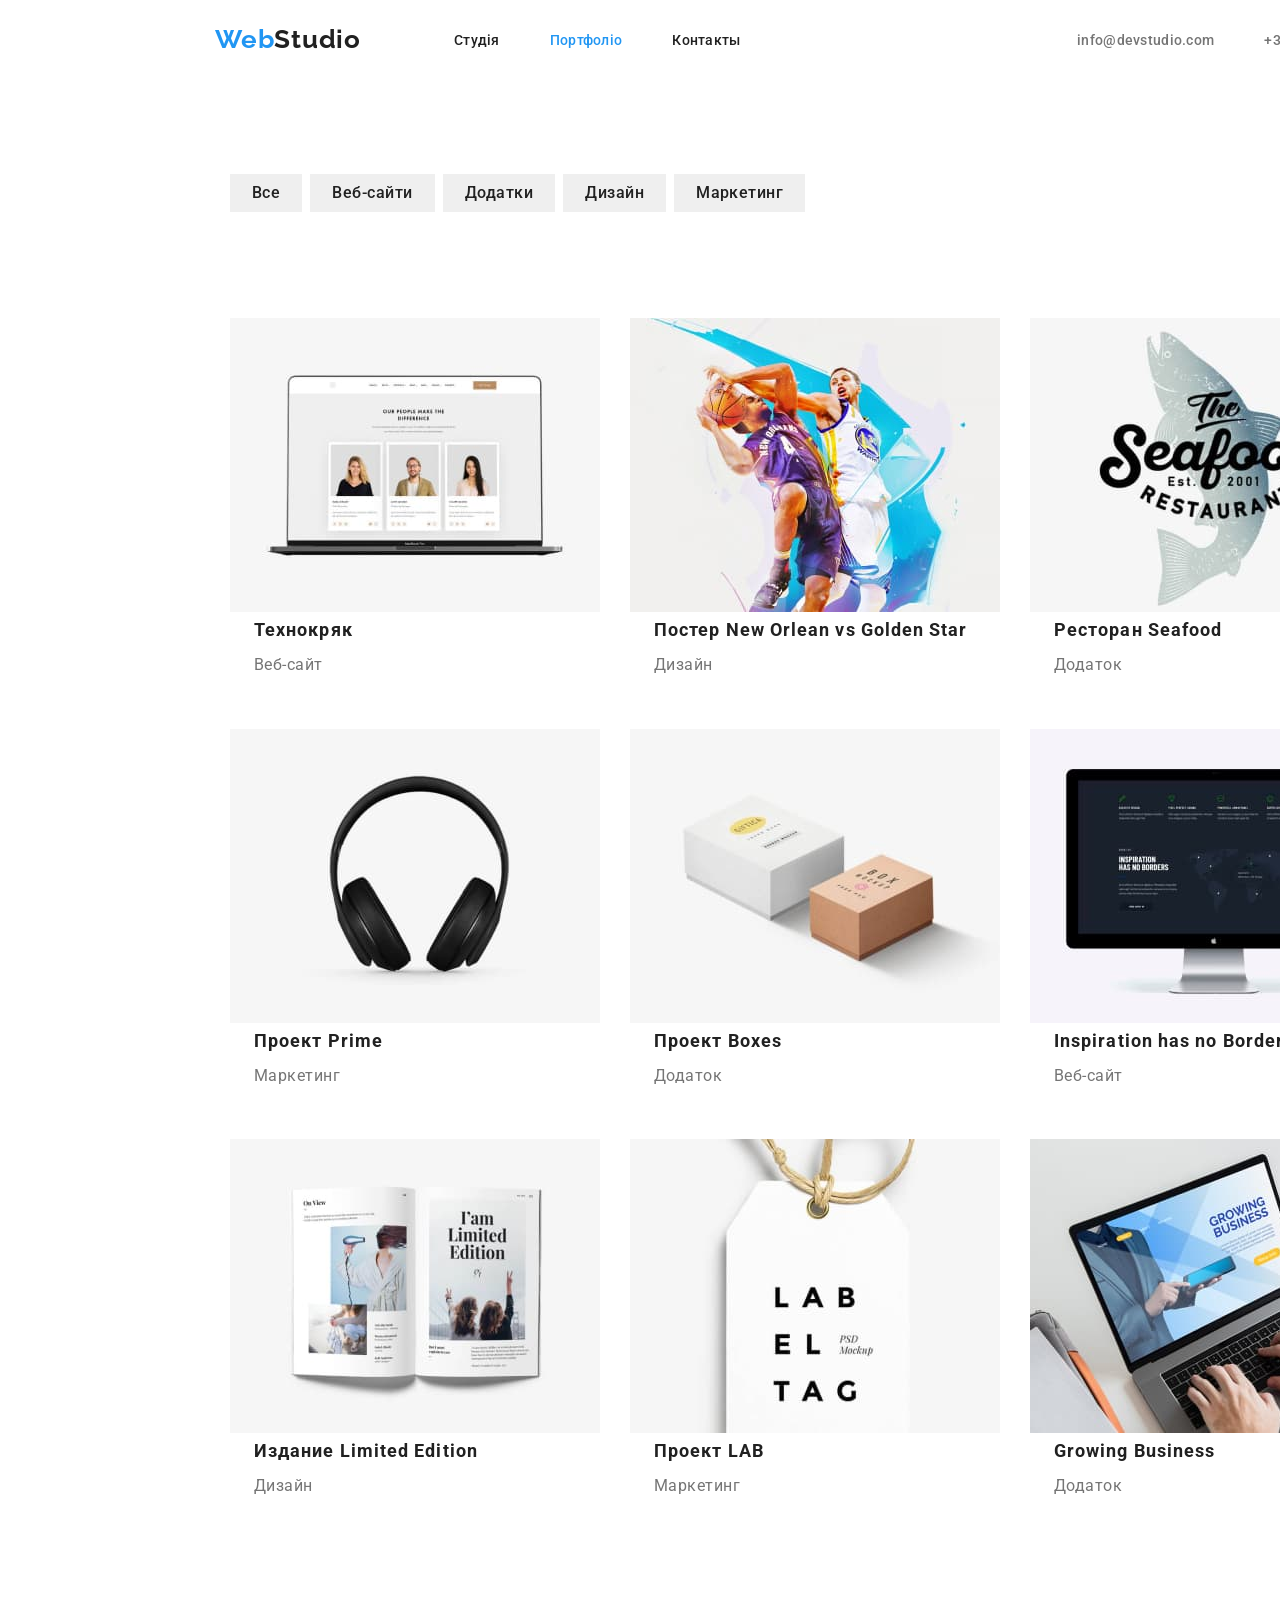
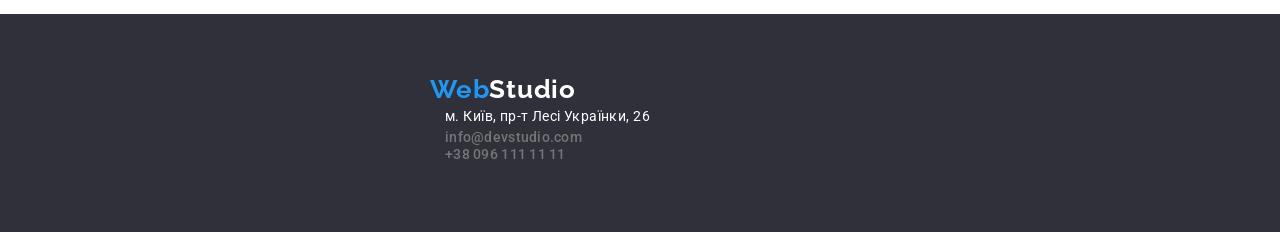
==== portfolio.html @ 36168dbd "Initial commit" ====
<!DOCTYPE html>
<html lang="uk">
<head>
    <meta charset="UTF-8" />
    <meta http-equiv="X-UA-Compatible" content="IE=edge" />
    <meta name="viewport" content="width=device-width, initial-scale=1.0" />
    <title>Портфоліо</title>
    <link rel="stylesheet" href="https://cdn.jsdelivr.net/npm/modern-normalize@1.1.0/modern-normalize.min.css">
    <link rel="preconnect" href="https://fonts.googleapis.com" />
    <link rel="preconnect" href="https://fonts.gstatic.com" crossorigin />
    <link href="https://fonts.googleapis.com/css2?family=Raleway:wght@700&family=Roboto:wght@400;500;700;900&display=swap" rel="stylesheet" />
    <link rel="stylesheet" href="./css/styles.css" />
</head>
<body>
    <!-- HEADER-->
    <header class="page-header container">
        <nav class="page-nav">
            <a class="logo logo-link link" href="index.html" lang="en">Web<span class="logo-heater">Studio</span></a>
            <ul class="menu list">
                <li class="menu-item"><a class="menu-link" href="index.html">Студія</a></li>
                <li class="menu-item"><a class="menu-link current" href="portfolio.html">Портфоліо</a></li>
                <li class="menu-item"><a class="menu-link" href="contact.html">Контакты</a></li>
            </ul>
        </nav>
    
        <ul class="list contact">
            <li><a class="contact-list link contact-mail" href="mailto:info@devstudio.com">info@devstudio.com</a></li>
            <li><a class="contact-list link" href="tel:+380961111111">+38 096 111 11 11</a></li>
        </ul>
    </header>
    <!--MAIN-->
    <main class="">
        <section class="menu-main container">
            <h1 class="about-titel"></h1>
            <ul class="list button-menu container">
                <li><button class="menu-btn" type="button">Все</button></li>
                <li><button class="menu-btn" type="button">Веб-сайти</button></li>
                <li><button class="menu-btn" type="button">Додатки</button></li>
                <li><button class="menu-btn" type="button">Дизайн</button></li>
                <li><button class="menu-btn" type="button">Маркетинг</button></li>
            </ul>
            
            <ul class="menu-portfolio list link container">
                <li>
                    <a href="" class="list link">
                        <img class="portfolio-img" src="./images/portfolio/texnokryak.jpg" alt="зображення веб-сайту" width="370px" height="294px"/>
                        <div class="portfolio-subscription">
                            <h2 class="portfolio-title list">Технокряк</h2>
                            <p class="portfolio-paragraph">Веб-сайт</p>
                        </div>
                        
                    </a>
                </li>
                <li>
                    <a href="" class="list link">
                        <img class="portfolio-img" src="./images/portfolio/poster.jpg" alt="зображення дві людини грають у баскетбол" width="370px" height="294px"/>
                        <div class="portfolio-subscription">
                            <h2 class="portfolio-title">Постер New Orlean vs Golden Star</h2>
                            <p class="portfolio-paragraph">Дизайн</p>
                        </div>
                        
                    </a>
                </li>
                <li>
                    <a href="" class="list link">
                        <img class="portfolio-img" src="./images/portfolio/seafood.jpg" alt="зображення логотипу ресторану" width="370px" height="294px"/>
                        <div class="portfolio-subscription">
                            <h2 class="portfolio-title">Ресторан Seafood</h2>
                            <p class="portfolio-paragraph">Додаток</p>
                        </div>                        
                    </a>
                </li>
                <li>
                    <a href="" class="list link">
                        <img class="portfolio-img" src="./images/portfolio/prime.jpg" alt="зображення навушників" width="370px" height="294px"/>
                        <div class="portfolio-subscription">
                            <h2 class="portfolio-title">Проект Prime</h2>
                            <p class="portfolio-paragraph">Маркетинг</p>
                        </div>
                        
                    </a>
                </li>
                <li>
                    <a href="" class="list link">
                        <img class="portfolio-img" src="./images/portfolio/boxes.jpg" alt="зображення двох коробок" width="370px" height="294px"/>
                        <div class="portfolio-subscription">
                            <h2 class="portfolio-title">Проект Boxes</h2>
                            <p class="portfolio-paragraph">Додаток</p>
                        </div>
                        
                    </a>
                </li>
                <li>
                    <a href="" class="list link">
                        <img class="portfolio-img" src="./images/portfolio/no-borders.jpg" alt="зображення веб-сайту на моніторі" width="370px" height="294px"/>
                        <div class="portfolio-subscription">
                            <h2 class="portfolio-title" lang="en">Inspiration has no Borders</h2>
                            <p class="portfolio-paragraph">Веб-сайт</p>
                        </div>
                        
                    </a>
                </li>
                <li>
                    <a href="" class="list link">
                        <img class="portfolio-img" src="./images/portfolio/limited-edition.jpg" alt="изображение журнала" width="370px" height="294px"/>
                        <div class="portfolio-subscription">
                            <h2 class="portfolio-title">Издание Limited Edition</h2>
                            <p class="portfolio-paragraph">Дизайн</p>
                        </div>
                    </a>
                </li>
                <li>
                    <a href="" class="list link">
                        <img class="portfolio-img" src="./images/portfolio/lab.jpg" alt="зображення журналу" width="370px" height="294px"/>
                        <div class="portfolio-subscription">
                            <h2 class="portfolio-title">Проект LAB</h2>
                            <p class="portfolio-paragraph">Маркетинг</p>
                        </div>
                        
                    </a>
                </li>
                <li>
                    <a href="" class="list link">
                        <img class="portfolio-img" src="./images/portfolio/growing-business.jpg" alt="зображення людина друкує на ноутбуці" width="370px" height="294px"/>
                        <div class="portfolio-subscription">
                            <h2 class="portfolio-title" lang="en">Growing Business</h2>
                            <p class="portfolio-paragraph">Додаток</p>
                        </div>
                        
                    </a>
                </li>
            </ul>
        </section>
    </main>
    <!--FOOTER-->
    <footer class="footer-text">
        <div class="footer-container container">
            <a class="logo-link logo-footer-link link" href="index.html" lang="en">Web<span class="logo-footer">Studio</span></a>
            <address class="container">
                <ul class="list adress-link">
                    <li><a class="contact-adress list link" href="https://goo.gl/maps/ARjSeqXz5D1srHnS8" target="_blank"
                            rel="noopener noreferrer">м. Київ, пр-т Лесі Українки, 26</a></li>
                    <li><a class="contact-list list link" href="mailto:info@devstudio.com">info@devstudio.com</a></li>
                    <li><a class="contact-list list link" href="tel:+380961111111">+38 096 111 11 11</a></li>
                </ul>
            </address>
        </div>
    </footer>
</body>
</html>
---- css/styles.css ----
:root {
    --primary-font: 'Roboto',sans-serif;
    --secondary-font: 'Raleway', sans-serif;
    --primary-text-color: #212121;
    --secondary-text-color: #757575;
    --ternary-text-color: #FFFFFF;
    --quaternary-text-color: #2196F3;
    --primary-background: #FFFFFF;
    --secondary-background: #2F303A;
    --ternary-bacground: #2196F3;
    --quaternary-bacground: #000000;
    --quinary-bacground: #F5F4FA;
    --primary-color: #EEEEEE;
}

h1,
h2,
h3,
p {
    margin-top: 0;
    margin-bottom: 0;
}

ul,
ol {
    margin-top: 0;
    margin-bottom: 0;
    margin-left: 0;
}

img {
    display: block;
}

button {
    cursor: pointer;
}

.list {
    list-style: none;
}

.link {
    text-decoration: none;
}

.section {
    padding-top: 94px;
    padding-bottom: 94px;
}

.container {
    width: 1200px;
    margin-left: auto;
    margin-right: auto;
    padding-left: 15px;
    padding-right: 15px;
}
/* ============ INDEX.HTML==============*/

/* BODY */
body {
    width: 1600px;
    margin-left: 0;
    margin-right: 0;
    font-family: var(--primary-font);
    font-size: 14px;
    letter-spacing: 0.03em;
    background: var(--primary-background);
}

/* ================= HEADER ================= */
.page-header {
    display: flex;
    align-items: center;
    height: 80px;
    
}

.page-nav {
    display: flex;
    align-items: center;
    }

.logo {
    margin-right: 93px;
    padding-top: 24px;
    padding-bottom: 25px;
}

.logo-link {
    font-family: var(--secondary-font);
    font-weight: 700;
    font-size: 26px;
    line-height: 1.19;
    letter-spacing: 0.03em;
    color: var(--quaternary-text-color);
}

.logo-heater{
    color: var(--primary-text-color);
}

.menu {
    display: flex;
    align-items: center;
    margin-right: 50px;
    padding-top: 32px;
    padding-bottom: 32px;
    padding-left: 0;
}

.menu-link {
    font-weight: 500;
    font-size: 14px;
    line-height: 1.14;
    letter-spacing: 0.02em;
    color: var(--primary-text-color);
    list-style: none;
    text-decoration: none;
}

.menu-item {
    padding-top: 32px;
    padding-bottom: 32px;
}

.menu-item:not(:last-child) {
    margin-right: 50px;
}

.menu-link:hover, 
.menu-link:focus {
    color: var(--quaternary-text-color);
}

.menu-link.current {
    color: var(--quaternary-text-color);
}

.contact {
    display: flex;
    align-items: center;
    margin-left: auto;
    padding-top: 32px;
    padding-bottom: 32px;
}

.contact-list {
    font-style: normal;
    font-weight: 500;
    font-size: 14px;
    line-height: 1.14;
    letter-spacing: 0.02em;
    color: var(--secondary-text-color);
}

.contact-list:hover,
.contact-list:focus {
    color: var(--quaternary-text-color);
}

.contact-mail {
    margin-right: 50px;
}
/* ================= /HEADER  ================= */

/* =================  MAIN  ================= */

/*  ================= HERO  ================= */
.hero-container {
    background: var(--secondary-background);

}

.hero-title {
    padding-top: 200px;
    padding-left: auto;
    padding-right: auto;
    font-weight: 900;
    font-size: 44px;
    line-height: 1.5;
    letter-spacing: 0.06em;
    text-transform: uppercase;
    text-align: center;
    color: var(--ternary-text-color);
    
}

.modal-btn-container {
    padding-top: 30px;
    padding-bottom: 200px;
    padding-left: auto;
    padding-right: auto;

}

.modal-btn {
    padding-top: 10px;
    padding-bottom: 10px;
    padding-left: 32px;
    padding-right: 32px;
    font-weight: 700;
    font-size: 16px;
    line-height: 1.87;
    display: flex;
    align-items: center;
    text-align: center;
    letter-spacing: 0.06em;
    color: var(--ternary-text-color);
    background: var(--ternary-bacground);
    border-style: none;
}

/*  ================= /HERO  ================= */

/*  ================= ABOUT  ================= */
.about-title {
    display: none;
}

.about-list {
    display: flex;
    align-items: center;
    margin-right: 30px;
    
}

.about-title-item {
    font-weight: 700;
    font-size: 14px;
    line-height: 1.14;
    letter-spacing: 0.03em;
    text-transform: uppercase;
    color: var(--primary-text-color);
    padding-bottom: 10px;
}

.about-paragraph {
    font-size: 14px;
    line-height: 1.71;
    letter-spacing: 0.03em;
    color: var(--secondary-text-color);
}
/*  ================= /ABOUT  =================*/

/*  ================= WORK  =================*/
.work-container {
    padding-top: 118px;
    padding-bottom: 94px;
    padding-left: auto;
    padding-right: auto;

}

.work-team-title {
    font-weight: 700;
    font-size: 36px;
    line-height: 1.16;
    text-align: center;
    letter-spacing: 0.03em;
    color: var(--primary-text-color);
    margin-bottom: 50px;
}

.work-img-container {
    display: flex;
    align-items: center;
    gap: 30px;
}

.work-img {
    
}

/*  ================= /WORK  =================*/

/* ================= TEAM  ================= */
.team-section {
    background: var(-quinary-bacground);
}

.menu-team {
    display: flex;
    align-items: center;
    flex-wrap: wrap;
    gap: 30px;
    padding-left: 15px;
    padding-right: 15px;
}

.team-cards {
    flex-basis: calc((100% - 90px)/4);
}

.team-subscription {
    padding-top: 30px;
    padding-bottom: 30px;
}

.team-title {
    font-weight: 500;
    font-size: 16px;
    line-height: 1.18;
    text-align: center;
    letter-spacing: 0.03em;
    color: var(--primary-text-color);
    margin-bottom: 10px;
}

.team-paragraph{
    font-size: 16px;
    line-height: 1.18;
    text-align: center;
    letter-spacing: 0.03em;
    color: var(--secondary-text-color);
}
/* ================= /TEAM  ================= */
/*  ================= /MAIN  ================= */
/* /BODY */

/*  ================= FOOTER  ================= */
.footer-text {
    list-style: none;
    text-decoration: none;
    background: var(--secondary-background);
}

.footer-container {
    padding-top: 60px;
    padding-bottom: 60px;
    padding-left: 15px;
}

.logo-footer-link {
    padding-top: 60px;
    padding-left: 215px;
    padding-bottom: 20px;

} 

.logo-footer {
    color: var(--ternary-text-color);
}

.adress-link {
    padding-left: 215px;
    padding-bottom: 9px;
}
.contact-adress {
    font-style: normal;
    font-size: 14px;
    line-height: 1.71;
    letter-spacing: 0.03em;
    color: var(--ternary-text-color);
}

.contact-adress:hover,
.contact-adress:focus {
    color: var(--quaternary-text-color);
}
/*  ================= /FOOTER  =================*/
/* ============ /INDEX.html ============ */

/* ============ PORTFOLIO.html ============ */
.button-menu {
    display: flex;
    align-items: center;
    margin-top: 94px;
    margin-bottom: 50px;
    margin-left: auto;
    margin-right: auto;
}

.menu-btn {
    padding-top: 6px;
    padding-bottom: 6px;
    padding-left: 22px;
    padding-right: 22px;
    font-weight: 500;
    font-size: 16px;
    line-height: 1.62;
    text-align: center;
    letter-spacing: 0.03em;
    color: var(--primary-text-color);
    border-style: none;
    margin-right: 8px;
}

.menu-btn:hover,
.menu-btn:focus {
    color: var(--ternary-text-color);
    background: var(--quaternary-text-color);
}

.menu-portfolio {
    display: flex;
    align-items: center;
    flex-wrap: wrap;
    gap: 30px;
    padding-top: 56px;
    padding-bottom: 94px;
}

.portfolio-subscription {
    border: 1px solid #EEEEEE:
    border-top: none
    padding-top: 20px;
    padding-bottom: 20px;
    padding-left: 24px;
}

.portfolio-title {
    font-weight: 700;
    font-size: 18px;
    line-height: 2;
    letter-spacing: 0.06em;
    color: var(--primary-text-color);
    text-decoration: none;
    margin-bottom: 4px;
}

.portfolio-paragraph {
    font-size: 16px;
    line-height: 1.67;
    letter-spacing: 0.03em;
    color: var(--secondary-text-color);
    text-decoration: none;
}

/* ============ /PORTFOLIO.html ============ */
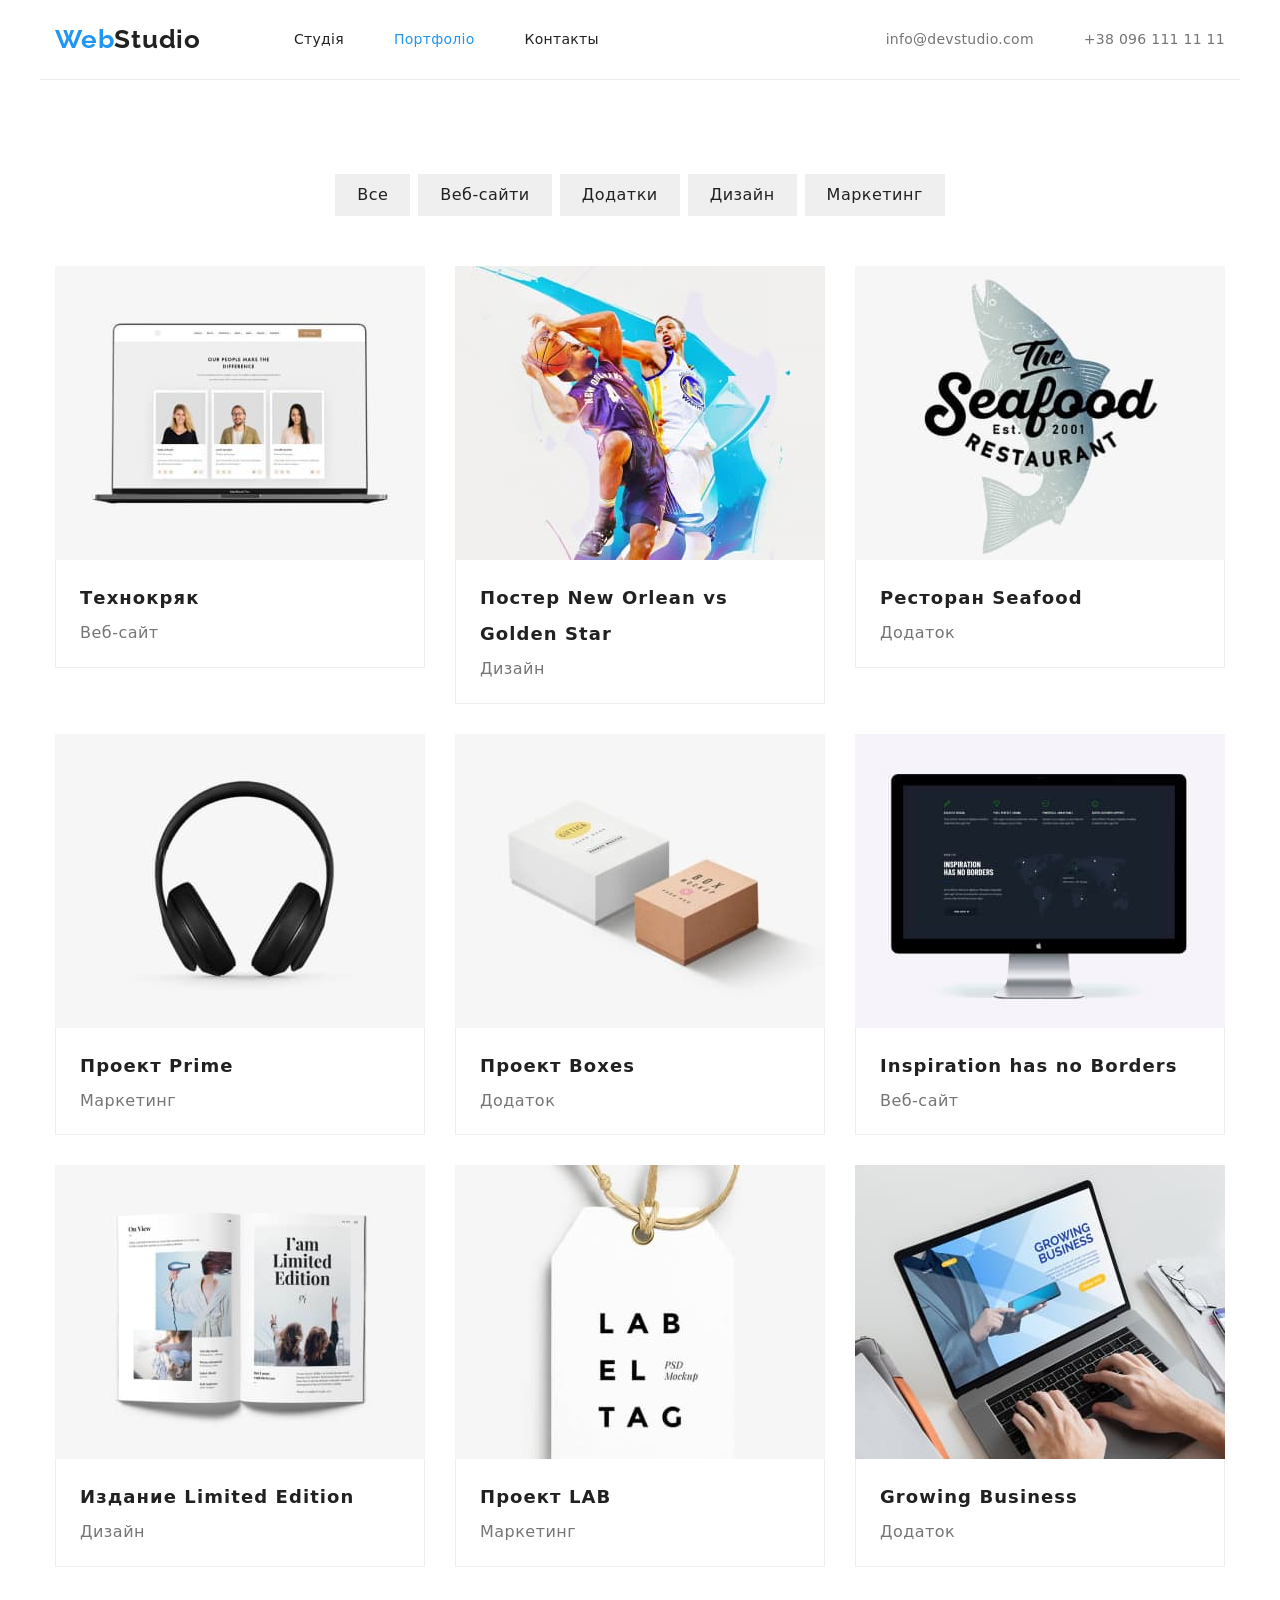
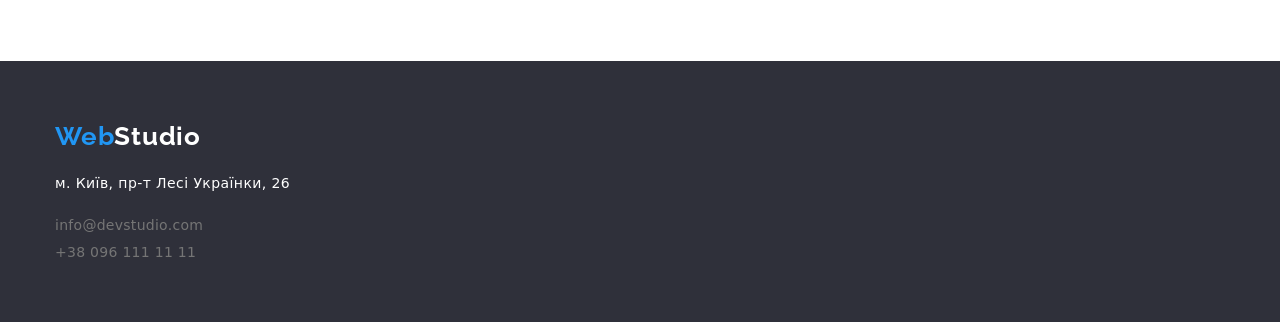
==== commit 48eb0e00: "Fixed bugs" ====
--- a/portfolio.html
+++ b/portfolio.html
@@ -30,117 +30,130 @@
     </header>
     <!--MAIN-->
     <main class="">
-        <section class="menu-main container">
-            <h1 class="about-titel"></h1>
-            <ul class="list button-menu container">
-                <li><button class="menu-btn" type="button">Все</button></li>
-                <li><button class="menu-btn" type="button">Веб-сайти</button></li>
-                <li><button class="menu-btn" type="button">Додатки</button></li>
-                <li><button class="menu-btn" type="button">Дизайн</button></li>
-                <li><button class="menu-btn" type="button">Маркетинг</button></li>
-            </ul>
+        <section class="section">
+            <div class="container">
+                <h1 class="visually-hidden"></h1>
+                <ul class="button-menu">
+                    <li class="button-menu-item"><button class="menu-btn" type="button">Все</button></li>
+                    <li class="button-menu-item"><button class="menu-btn" type="button">Веб-сайти</button></li>
+                    <li class="button-menu-item"><button class="menu-btn" type="button">Додатки</button></li>
+                    <li class="button-menu-item"><button class="menu-btn" type="button">Дизайн</button></li>
+                    <li><button class="menu-btn" type="button">Маркетинг</button></li>
+                </ul>
+            </div>
             
-            <ul class="menu-portfolio list link container">
-                <li>
-                    <a href="" class="list link">
-                        <img class="portfolio-img" src="./images/portfolio/texnokryak.jpg" alt="зображення веб-сайту" width="370px" height="294px"/>
-                        <div class="portfolio-subscription">
-                            <h2 class="portfolio-title list">Технокряк</h2>
-                            <p class="portfolio-paragraph">Веб-сайт</p>
-                        </div>
-                        
-                    </a>
-                </li>
-                <li>
-                    <a href="" class="list link">
-                        <img class="portfolio-img" src="./images/portfolio/poster.jpg" alt="зображення дві людини грають у баскетбол" width="370px" height="294px"/>
-                        <div class="portfolio-subscription">
-                            <h2 class="portfolio-title">Постер New Orlean vs Golden Star</h2>
-                            <p class="portfolio-paragraph">Дизайн</p>
-                        </div>
-                        
-                    </a>
-                </li>
-                <li>
-                    <a href="" class="list link">
-                        <img class="portfolio-img" src="./images/portfolio/seafood.jpg" alt="зображення логотипу ресторану" width="370px" height="294px"/>
-                        <div class="portfolio-subscription">
-                            <h2 class="portfolio-title">Ресторан Seafood</h2>
-                            <p class="portfolio-paragraph">Додаток</p>
-                        </div>                        
-                    </a>
-                </li>
-                <li>
-                    <a href="" class="list link">
-                        <img class="portfolio-img" src="./images/portfolio/prime.jpg" alt="зображення навушників" width="370px" height="294px"/>
-                        <div class="portfolio-subscription">
-                            <h2 class="portfolio-title">Проект Prime</h2>
-                            <p class="portfolio-paragraph">Маркетинг</p>
-                        </div>
-                        
-                    </a>
-                </li>
-                <li>
-                    <a href="" class="list link">
-                        <img class="portfolio-img" src="./images/portfolio/boxes.jpg" alt="зображення двох коробок" width="370px" height="294px"/>
-                        <div class="portfolio-subscription">
-                            <h2 class="portfolio-title">Проект Boxes</h2>
-                            <p class="portfolio-paragraph">Додаток</p>
-                        </div>
-                        
-                    </a>
-                </li>
-                <li>
-                    <a href="" class="list link">
-                        <img class="portfolio-img" src="./images/portfolio/no-borders.jpg" alt="зображення веб-сайту на моніторі" width="370px" height="294px"/>
-                        <div class="portfolio-subscription">
-                            <h2 class="portfolio-title" lang="en">Inspiration has no Borders</h2>
-                            <p class="portfolio-paragraph">Веб-сайт</p>
-                        </div>
-                        
-                    </a>
-                </li>
-                <li>
-                    <a href="" class="list link">
-                        <img class="portfolio-img" src="./images/portfolio/limited-edition.jpg" alt="изображение журнала" width="370px" height="294px"/>
-                        <div class="portfolio-subscription">
-                            <h2 class="portfolio-title">Издание Limited Edition</h2>
-                            <p class="portfolio-paragraph">Дизайн</p>
-                        </div>
-                    </a>
-                </li>
-                <li>
-                    <a href="" class="list link">
-                        <img class="portfolio-img" src="./images/portfolio/lab.jpg" alt="зображення журналу" width="370px" height="294px"/>
-                        <div class="portfolio-subscription">
-                            <h2 class="portfolio-title">Проект LAB</h2>
-                            <p class="portfolio-paragraph">Маркетинг</p>
-                        </div>
-                        
-                    </a>
-                </li>
-                <li>
-                    <a href="" class="list link">
-                        <img class="portfolio-img" src="./images/portfolio/growing-business.jpg" alt="зображення людина друкує на ноутбуці" width="370px" height="294px"/>
-                        <div class="portfolio-subscription">
-                            <h2 class="portfolio-title" lang="en">Growing Business</h2>
-                            <p class="portfolio-paragraph">Додаток</p>
-                        </div>
-                        
-                    </a>
-                </li>
-            </ul>
+            <div class="container">
+                <ul class="menu-portfolio">
+                    <li class="portfolio-cards">
+                        <a href="" class="list link">
+                            <img class="portfolio-img" src="./images/portfolio/texnokryak.jpg" alt="зображення веб-сайту" width="370px"
+                                height="294px" />
+                            <div class="portfolio-subscription">
+                                <h2 class="portfolio-title list">Технокряк</h2>
+                                <p class="portfolio-paragraph">Веб-сайт</p>
+                            </div>
+                
+                        </a>
+                    </li>
+                    <li class="portfolio-cards">
+                        <a href="" class="list link">
+                            <img class="portfolio-img" src="./images/portfolio/poster.jpg"
+                                alt="зображення дві людини грають у баскетбол" width="370px" height="294px" />
+                            <div class="portfolio-subscription">
+                                <h2 class="portfolio-title">Постер New Orlean vs Golden Star</h2>
+                                <p class="portfolio-paragraph">Дизайн</p>
+                            </div>
+                
+                        </a>
+                    </li>
+                    <li class="portfolio-cards">
+                        <a href="" class="list link">
+                            <img class="portfolio-img" src="./images/portfolio/seafood.jpg" alt="зображення логотипу ресторану"
+                                width="370px" height="294px" />
+                            <div class="portfolio-subscription">
+                                <h2 class="portfolio-title">Ресторан Seafood</h2>
+                                <p class="portfolio-paragraph">Додаток</p>
+                            </div>
+                        </a>
+                    </li>
+                    <li class="portfolio-cards">
+                        <a href="" class="list link">
+                            <img class="portfolio-img" src="./images/portfolio/prime.jpg" alt="зображення навушників" width="370px"
+                                height="294px" />
+                            <div class="portfolio-subscription">
+                                <h2 class="portfolio-title">Проект Prime</h2>
+                                <p class="portfolio-paragraph">Маркетинг</p>
+                            </div>
+                
+                        </a>
+                    </li>
+                    <li class="portfolio-cards">
+                        <a href="" class="list link">
+                            <img class="portfolio-img" src="./images/portfolio/boxes.jpg" alt="зображення двох коробок" width="370px"
+                                height="294px" />
+                            <div class="portfolio-subscription">
+                                <h2 class="portfolio-title">Проект Boxes</h2>
+                                <p class="portfolio-paragraph">Додаток</p>
+                            </div>
+                
+                        </a>
+                    </li>
+                    <li class="portfolio-cards">
+                        <a href="" class="list link">
+                            <img class="portfolio-img" src="./images/portfolio/no-borders.jpg" alt="зображення веб-сайту на моніторі"
+                                width="370px" height="294px" />
+                            <div class="portfolio-subscription">
+                                <h2 class="portfolio-title" lang="en">Inspiration has no Borders</h2>
+                                <p class="portfolio-paragraph">Веб-сайт</p>
+                            </div>
+                
+                        </a>
+                    </li>
+                    <li class="portfolio-cards">
+                        <a href="" class="list link">
+                            <img class="portfolio-img" src="./images/portfolio/limited-edition.jpg" alt="изображение журнала"
+                                width="370px" height="294px" />
+                            <div class="portfolio-subscription">
+                                <h2 class="portfolio-title">Издание Limited Edition</h2>
+                                <p class="portfolio-paragraph">Дизайн</p>
+                            </div>
+                        </a>
+                    </li>
+                    <li class="portfolio-cards">
+                        <a href="" class="list link">
+                            <img class="portfolio-img" src="./images/portfolio/lab.jpg" alt="зображення журналу" width="370px"
+                                height="294px" />
+                            <div class="portfolio-subscription">
+                                <h2 class="portfolio-title">Проект LAB</h2>
+                                <p class="portfolio-paragraph">Маркетинг</p>
+                            </div>
+                
+                        </a>
+                    </li>
+                    <li class="portfolio-cards">
+                        <a href="" class="list link">
+                            <img class="portfolio-img" src="./images/portfolio/growing-business.jpg"
+                                alt="зображення людина друкує на ноутбуці" width="370px" height="294px" />
+                            <div class="portfolio-subscription">
+                                <h2 class="portfolio-title" lang="en">Growing Business</h2>
+                                <p class="portfolio-paragraph">Додаток</p>
+                            </div>
+                        </a>
+                    </li>
+                </ul>
+            </div>
         </section>
     </main>
     <!--FOOTER-->
-    <footer class="footer-text">
-        <div class="footer-container container">
-            <a class="logo-link logo-footer-link link" href="index.html" lang="en">Web<span class="logo-footer">Studio</span></a>
-            <address class="container">
-                <ul class="list adress-link">
-                    <li><a class="contact-adress list link" href="https://goo.gl/maps/ARjSeqXz5D1srHnS8" target="_blank"
-                            rel="noopener noreferrer">м. Київ, пр-т Лесі Українки, 26</a></li>
-                    <li><a class="contact-list list link" href="mailto:info@devstudio.com">info@devstudio.com</a></li>
+    <footer class="footer">
+        <div class=" container">
+            <a class="logo-link link" href="index.html" lang="en">Web<span class="logo-footer">Studio</span></a>
+            <address>
+                <ul class="list">
+                    <li class="adress-link"><a class="contact-adress list link" href="https://goo.gl/maps/ARjSeqXz5D1srHnS8"
+                            target="_blank" rel="noopener noreferrer">м. Київ, пр-т Лесі Українки, 26</a></li>
+                    <li class="adress-link"><a class="contact-list list link"
+                            href="mailto:info@devstudio.com">info@devstudio.com</a></li>
                     <li><a class="contact-list list link" href="tel:+380961111111">+38 096 111 11 11</a></li>
                 </ul>
             </address>
--- a/css/styles.css
+++ b/css/styles.css
@@ -23,13 +23,15 @@
 
 ul,
 ol {
-    margin-top: 0;
-    margin-bottom: 0;
-    margin-left: 0;
+    margin: 0;
+    padding: 0;
+    list-style: none;
 }
 
 img {
     display: block;
+    max-width: 100%;
+    height: auto;
 }
 
 button {
@@ -59,22 +61,13 @@
 /* ============ INDEX.HTML==============*/
 
 /* BODY */
-body {
-    width: 1600px;
-    margin-left: 0;
-    margin-right: 0;
-    font-family: var(--primary-font);
-    font-size: 14px;
-    letter-spacing: 0.03em;
-    background: var(--primary-background);
-}
 
 /* ================= HEADER ================= */
 .page-header {
     display: flex;
     align-items: center;
     height: 80px;
-    
+    border-bottom: 1px solid #ECECEC;
 }
 
 .page-nav {
@@ -104,10 +97,7 @@
 .menu {
     display: flex;
     align-items: center;
-    margin-right: 50px;
-    padding-top: 32px;
-    padding-bottom: 32px;
-    padding-left: 0;
+    
 }
 
 .menu-link {
@@ -118,11 +108,13 @@
     color: var(--primary-text-color);
     list-style: none;
     text-decoration: none;
-}
-
-.menu-item {
     padding-top: 32px;
     padding-bottom: 32px;
+    display: block;
+}
+
+.menu-item {
+    
 }
 
 .menu-item:not(:last-child) {
@@ -168,15 +160,13 @@
 /* =================  MAIN  ================= */
 
 /*  ================= HERO  ================= */
-.hero-container {
+.hero {
     background: var(--secondary-background);
-
+    padding: 200px 0;
+    text-align: center;
 }
 
 .hero-title {
-    padding-top: 200px;
-    padding-left: auto;
-    padding-right: auto;
     font-weight: 900;
     font-size: 44px;
     line-height: 1.5;
@@ -184,7 +174,7 @@
     text-transform: uppercase;
     text-align: center;
     color: var(--ternary-text-color);
-    
+    margin-bottom: 30px;
 }
 
 .modal-btn-container {
@@ -196,6 +186,8 @@
 }
 
 .modal-btn {
+    margin-left: auto;
+    margin-right: auto;
     padding-top: 10px;
     padding-bottom: 10px;
     padding-left: 32px;
@@ -215,15 +207,28 @@
 /*  ================= /HERO  ================= */
 
 /*  ================= ABOUT  ================= */
+.visually-hidden {
+    position: absolute;
+    white-space: nowrap;
+    width: 1px;
+    height: 1px;
+    overflow: hidden;
+    border: 0;
+    padding: 0;
+    clip: rect(0 0 0 0);
+    clip-path: inset(50%);
+    margin: -1px;
+}
+
+
+
 .about-title {
     display: none;
 }
 
 .about-list {
     display: flex;
-    align-items: center;
-    margin-right: 30px;
-    
+    gap: 30px;
 }
 
 .about-title-item {
@@ -233,7 +238,7 @@
     letter-spacing: 0.03em;
     text-transform: uppercase;
     color: var(--primary-text-color);
-    padding-bottom: 10px;
+    margin: 10px;
 }
 
 .about-paragraph {
@@ -245,12 +250,16 @@
 /*  ================= /ABOUT  =================*/
 
 /*  ================= WORK  =================*/
+.work-section {
+    padding-top: 0;
+}
+
+
 .work-container {
     padding-top: 118px;
     padding-bottom: 94px;
     padding-left: auto;
     padding-right: auto;
-
 }
 
 .work-team-title {
@@ -277,16 +286,13 @@
 
 /* ================= TEAM  ================= */
 .team-section {
-    background: var(-quinary-bacground);
+    background: var(--quinary-bacground);
 }
 
 .menu-team {
     display: flex;
     align-items: center;
-    flex-wrap: wrap;
     gap: 30px;
-    padding-left: 15px;
-    padding-right: 15px;
 }
 
 .team-cards {
@@ -320,32 +326,19 @@
 /* /BODY */
 
 /*  ================= FOOTER  ================= */
-.footer-text {
-    list-style: none;
-    text-decoration: none;
-    background: var(--secondary-background);
-}
-
-.footer-container {
+.footer {
     padding-top: 60px;
     padding-bottom: 60px;
-    padding-left: 15px;
-}
-
-.logo-footer-link {
-    padding-top: 60px;
-    padding-left: 215px;
-    padding-bottom: 20px;
-
-} 
+    background: var(--secondary-background);
+}
 
 .logo-footer {
     color: var(--ternary-text-color);
 }
 
 .adress-link {
-    padding-left: 215px;
-    padding-bottom: 9px;
+    margin-top: 20px;
+    margin-bottom: 9px;
 }
 .contact-adress {
     font-style: normal;
@@ -364,17 +357,20 @@
 
 /* ============ PORTFOLIO.html ============ */
 .button-menu {
-    display: flex;
-    align-items: center;
-    margin-top: 94px;
+    justify-content: center;
+    display: flex;
+    align-items: center;
     margin-bottom: 50px;
-    margin-left: auto;
-    margin-right: auto;
-}
+}
+
+.button-menu-item {
+    margin-right: 8px;
+}
+
 
 .menu-btn {
-    padding-top: 6px;
-    padding-bottom: 6px;
+    padding-top: 8px;
+    padding-bottom: 8px;
     padding-left: 22px;
     padding-right: 22px;
     font-weight: 500;
@@ -384,8 +380,9 @@
     letter-spacing: 0.03em;
     color: var(--primary-text-color);
     border-style: none;
-    margin-right: 8px;
-}
+    
+}
+
 
 .menu-btn:hover,
 .menu-btn:focus {
@@ -395,19 +392,21 @@
 
 .menu-portfolio {
     display: flex;
-    align-items: center;
     flex-wrap: wrap;
     gap: 30px;
-    padding-top: 56px;
-    padding-bottom: 94px;
+}
+
+.portfolio-cards {
+    flex-basis: calc((100% - 60px) / 3);
 }
 
 .portfolio-subscription {
-    border: 1px solid #EEEEEE:
-    border-top: none
+    border: 1px solid #EEEEEE;
+    border-top: none;
     padding-top: 20px;
     padding-bottom: 20px;
     padding-left: 24px;
+    padding-right: 24px;
 }
 
 .portfolio-title {
@@ -418,6 +417,7 @@
     color: var(--primary-text-color);
     text-decoration: none;
     margin-bottom: 4px;
+
 }
 
 .portfolio-paragraph {
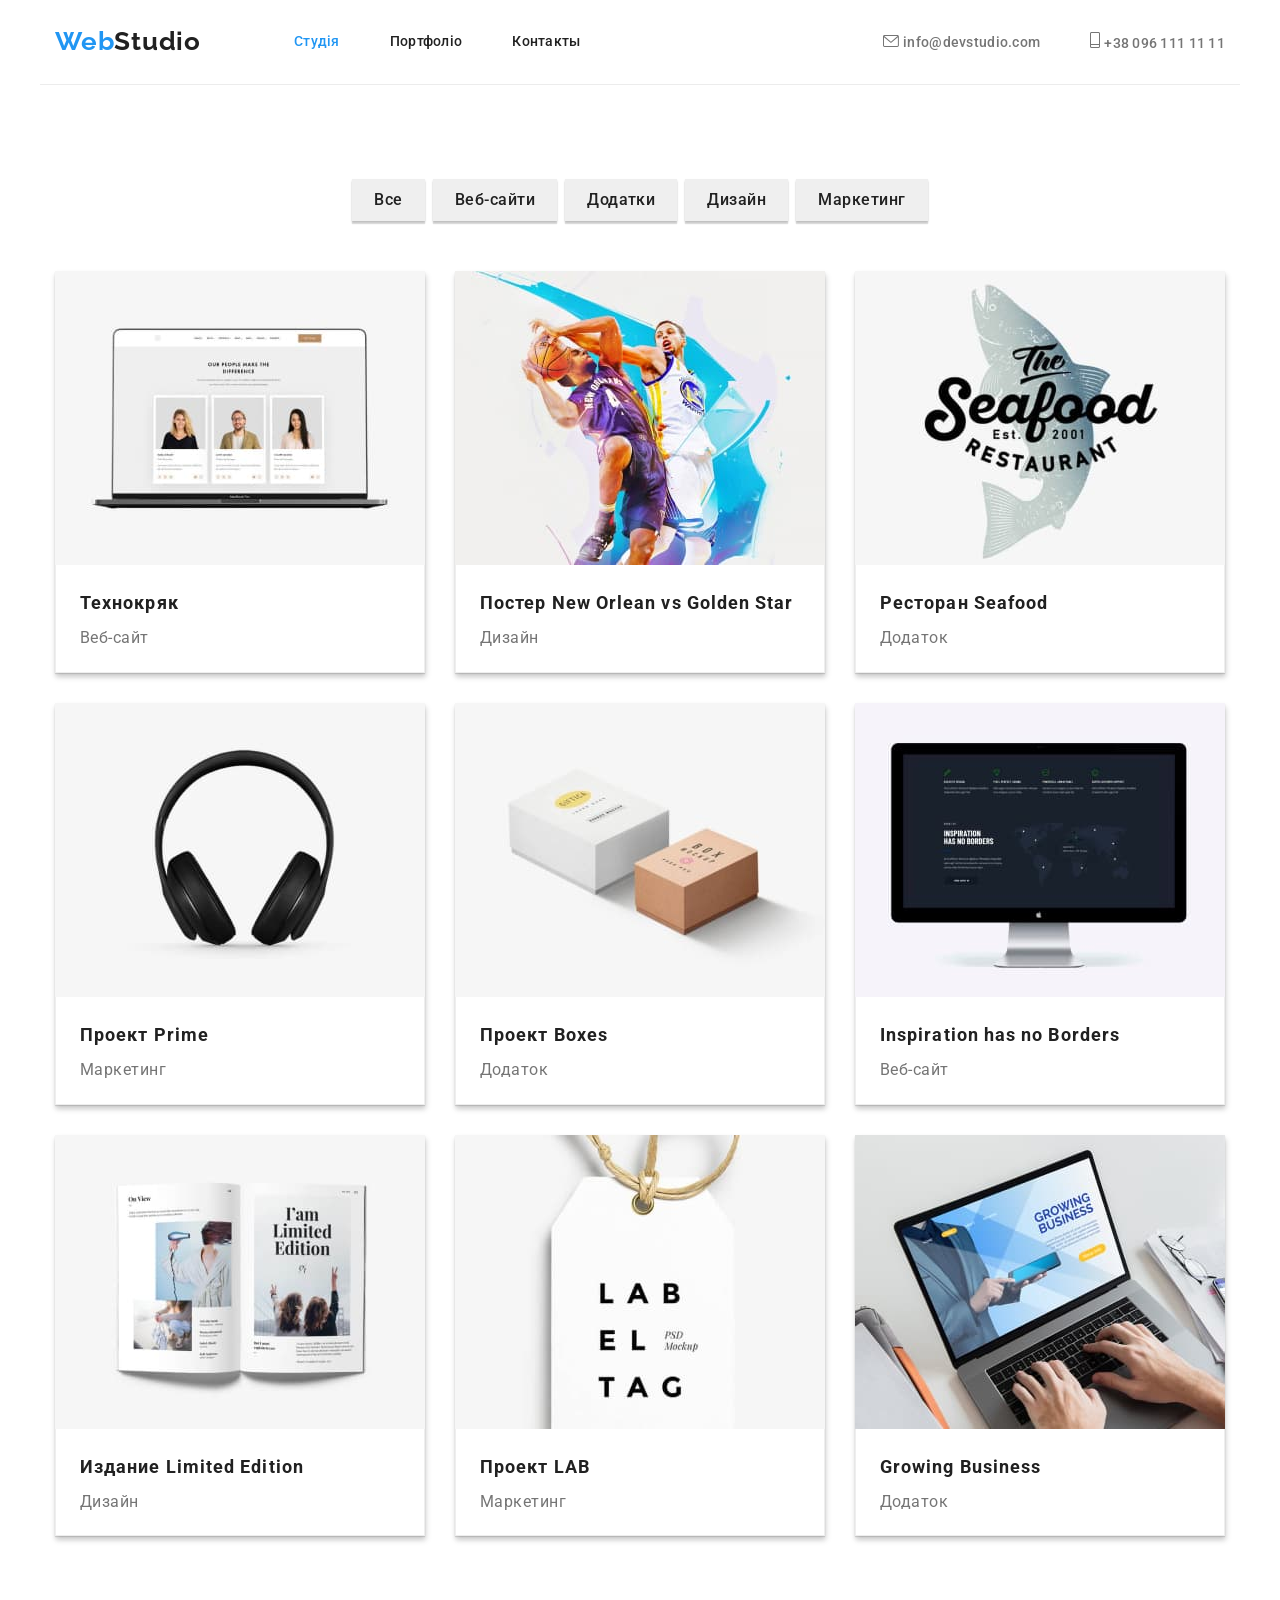
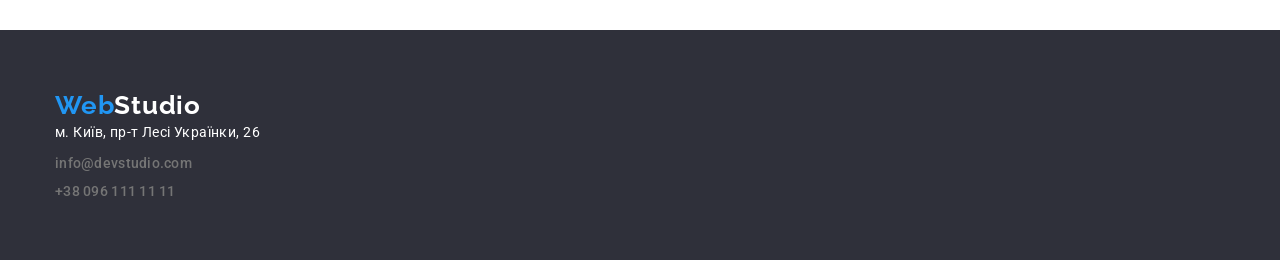
==== commit a716ec07: "Fixed bugs" ====
--- a/portfolio.html
+++ b/portfolio.html
@@ -13,20 +13,31 @@
 </head>
 <body>
     <!-- HEADER-->
-    <header class="page-header container">
-        <nav class="page-nav">
-            <a class="logo logo-link link" href="index.html" lang="en">Web<span class="logo-heater">Studio</span></a>
-            <ul class="menu list">
-                <li class="menu-item"><a class="menu-link" href="index.html">Студія</a></li>
-                <li class="menu-item"><a class="menu-link current" href="portfolio.html">Портфоліо</a></li>
-                <li class="menu-item"><a class="menu-link" href="contact.html">Контакты</a></li>
+    <header class="">
+        <div class="page-header container">
+            <nav class="page-nav">
+                <a class="logo logo-link link" href="index.html" lang="en">Web<span class="logo-heater">Studio</span></a>
+                <ul class="menu list">
+                    <li class="menu-item"><a class="menu-link  current" href="index.html">Студія</a></li>
+                    <li class="menu-item"><a class="menu-link" href="portfolio.html">Портфоліо</a></li>
+                    <li class="menu-item"><a class="menu-link" href="contact.html">Контакты</a></li>
+                </ul>
+            </nav>
+            <ul class="list contact">
+                <li class="menu-contact">
+                    <svg class="contact-icon" width="16" height="12">
+                        <use href="./images/sprite.svg#icon-mail"></use>
+                    </svg>
+                    <a class="contact-list link contact-mail" href="mailto:info@devstudio.com">info@devstudio.com</a>
+                </li>
+                <li class="menu-contact">
+                    <svg class="contact-icon" width="10" height="16">
+                        <use href="./images/sprite.svg#icon-tel"></use>
+                    </svg>
+                    <a class="contact-list link" href="tel:+380961111111">+38 096 111 11 11</a>
+                </li>
             </ul>
-        </nav>
-    
-        <ul class="list contact">
-            <li><a class="contact-list link contact-mail" href="mailto:info@devstudio.com">info@devstudio.com</a></li>
-            <li><a class="contact-list link" href="tel:+380961111111">+38 096 111 11 11</a></li>
-        </ul>
+        </div>
     </header>
     <!--MAIN-->
     <main class="">
@@ -38,11 +49,9 @@
                     <li class="button-menu-item"><button class="menu-btn" type="button">Веб-сайти</button></li>
                     <li class="button-menu-item"><button class="menu-btn" type="button">Додатки</button></li>
                     <li class="button-menu-item"><button class="menu-btn" type="button">Дизайн</button></li>
-                    <li><button class="menu-btn" type="button">Маркетинг</button></li>
+                    <li class="button-menu-item"><button class="menu-btn" type="button">Маркетинг</button></li>
                 </ul>
-            </div>
             
-            <div class="container">
                 <ul class="menu-portfolio">
                     <li class="portfolio-cards">
                         <a href="" class="list link">
@@ -147,14 +156,14 @@
     <!--FOOTER-->
     <footer class="footer">
         <div class=" container">
-            <a class="logo-link link" href="index.html" lang="en">Web<span class="logo-footer">Studio</span></a>
+            <a class="logo-link logo-footer-link link" href="index.html" lang="en">Web<span class="logo-footer">Studio</span></a>
             <address>
                 <ul class="list">
                     <li class="adress-link"><a class="contact-adress list link" href="https://goo.gl/maps/ARjSeqXz5D1srHnS8"
                             target="_blank" rel="noopener noreferrer">м. Київ, пр-т Лесі Українки, 26</a></li>
                     <li class="adress-link"><a class="contact-list list link"
                             href="mailto:info@devstudio.com">info@devstudio.com</a></li>
-                    <li><a class="contact-list list link" href="tel:+380961111111">+38 096 111 11 11</a></li>
+                    <li class="adress-link"><a class="contact-list list link" href="tel:+380961111111">+38 096 111 11 11</a></li>
                 </ul>
             </address>
         </div>
--- a/css/styles.css
+++ b/css/styles.css
@@ -11,6 +11,7 @@
     --quaternary-bacground: #000000;
     --quinary-bacground: #F5F4FA;
     --primary-color: #EEEEEE;
+
 }
 
 h1,
@@ -58,6 +59,11 @@
     padding-left: 15px;
     padding-right: 15px;
 }
+
+body {
+    font-family: var(--primary-font), sans-serif;
+    color: var(--primary-text-color);
+}
 /* ============ INDEX.HTML==============*/
 
 /* BODY */
@@ -66,14 +72,13 @@
 .page-header {
     display: flex;
     align-items: center;
-    height: 80px;
     border-bottom: 1px solid #ECECEC;
 }
 
 .page-nav {
     display: flex;
     align-items: center;
-    }
+}
 
 .logo {
     margin-right: 93px;
@@ -100,6 +105,10 @@
     
 }
 
+.menu-item:not(:last-child) {
+    margin-right: 50px;
+}
+
 .menu-link {
     font-weight: 500;
     font-size: 14px;
@@ -113,14 +122,6 @@
     display: block;
 }
 
-.menu-item {
-    
-}
-
-.menu-item:not(:last-child) {
-    margin-right: 50px;
-}
-
 .menu-link:hover, 
 .menu-link:focus {
     color: var(--quaternary-text-color);
@@ -130,12 +131,25 @@
     color: var(--quaternary-text-color);
 }
 
+.contact-icon:hover,
+.contact-icon:focus {
+    color:#2196F3;
+}
+
+.contact-icon{
+    fill: currentColor;
+} 
+
 .contact {
     display: flex;
     align-items: center;
     margin-left: auto;
     padding-top: 32px;
     padding-bottom: 32px;
+}
+
+.menu-contact:not(:last-child) {
+    margin-right: 50px;
 }
 
 .contact-list {
@@ -152,18 +166,22 @@
     color: var(--quaternary-text-color);
 }
 
-.contact-mail {
-    margin-right: 50px;
-}
 /* ================= /HEADER  ================= */
 
 /* =================  MAIN  ================= */
 
 /*  ================= HERO  ================= */
 .hero {
-    background: var(--secondary-background);
     padding: 200px 0;
     text-align: center;
+}
+
+.background {
+    background-image: linear-gradient(rgba(47,
+        48, 58, 0.4),rgba(47, 48, 58, 0.4)), url('../images/bg.jpg');
+    background: #C4C4C4(47, 48, 58, 0.4);
+    background-size: cover;
+    background-position: border-box;
 }
 
 .hero-title {
@@ -238,7 +256,7 @@
     letter-spacing: 0.03em;
     text-transform: uppercase;
     color: var(--primary-text-color);
-    margin: 10px;
+    margin-bottom: 10px;
 }
 
 .about-paragraph {
@@ -262,7 +280,7 @@
     padding-right: auto;
 }
 
-.work-team-title {
+.all-titles {
     font-weight: 700;
     font-size: 36px;
     line-height: 1.16;
@@ -297,6 +315,7 @@
 
 .team-cards {
     flex-basis: calc((100% - 90px)/4);
+    box-shadow: 0px 1px 1px rgba(0, 0, 0, 0.12), 0px 4px 4px rgba(0, 0, 0, 0.06), 1px 4px 6px rgba(0, 0, 0, 0.16);
 }
 
 .team-subscription {
@@ -332,12 +351,15 @@
     background: var(--secondary-background);
 }
 
+.logo-footer-link {
+    margin-bottom: 20px;
+}
+
 .logo-footer {
     color: var(--ternary-text-color);
 }
 
-.adress-link {
-    margin-top: 20px;
+.adress-link:not(:last-child) {
     margin-bottom: 9px;
 }
 .contact-adress {
@@ -363,7 +385,7 @@
     margin-bottom: 50px;
 }
 
-.button-menu-item {
+.button-menu-item:not(:last-child) {
     margin-right: 8px;
 }
 
@@ -380,6 +402,7 @@
     letter-spacing: 0.03em;
     color: var(--primary-text-color);
     border-style: none;
+    box-shadow: 0px 3px 1px rgba(0, 0, 0, 0.1), 0px 1px 2px rgba(0, 0, 0, 0.08), 0px 2px 2px rgba(0, 0, 0, 0.12);
     
 }
 
@@ -398,6 +421,7 @@
 
 .portfolio-cards {
     flex-basis: calc((100% - 60px) / 3);
+    box-shadow: 0px 1px 1px rgba(0, 0, 0, 0.12), 0px 4px 4px rgba(0, 0, 0, 0.06), 1px 4px 6px rgba(0, 0, 0, 0.16);
 }
 
 .portfolio-subscription {
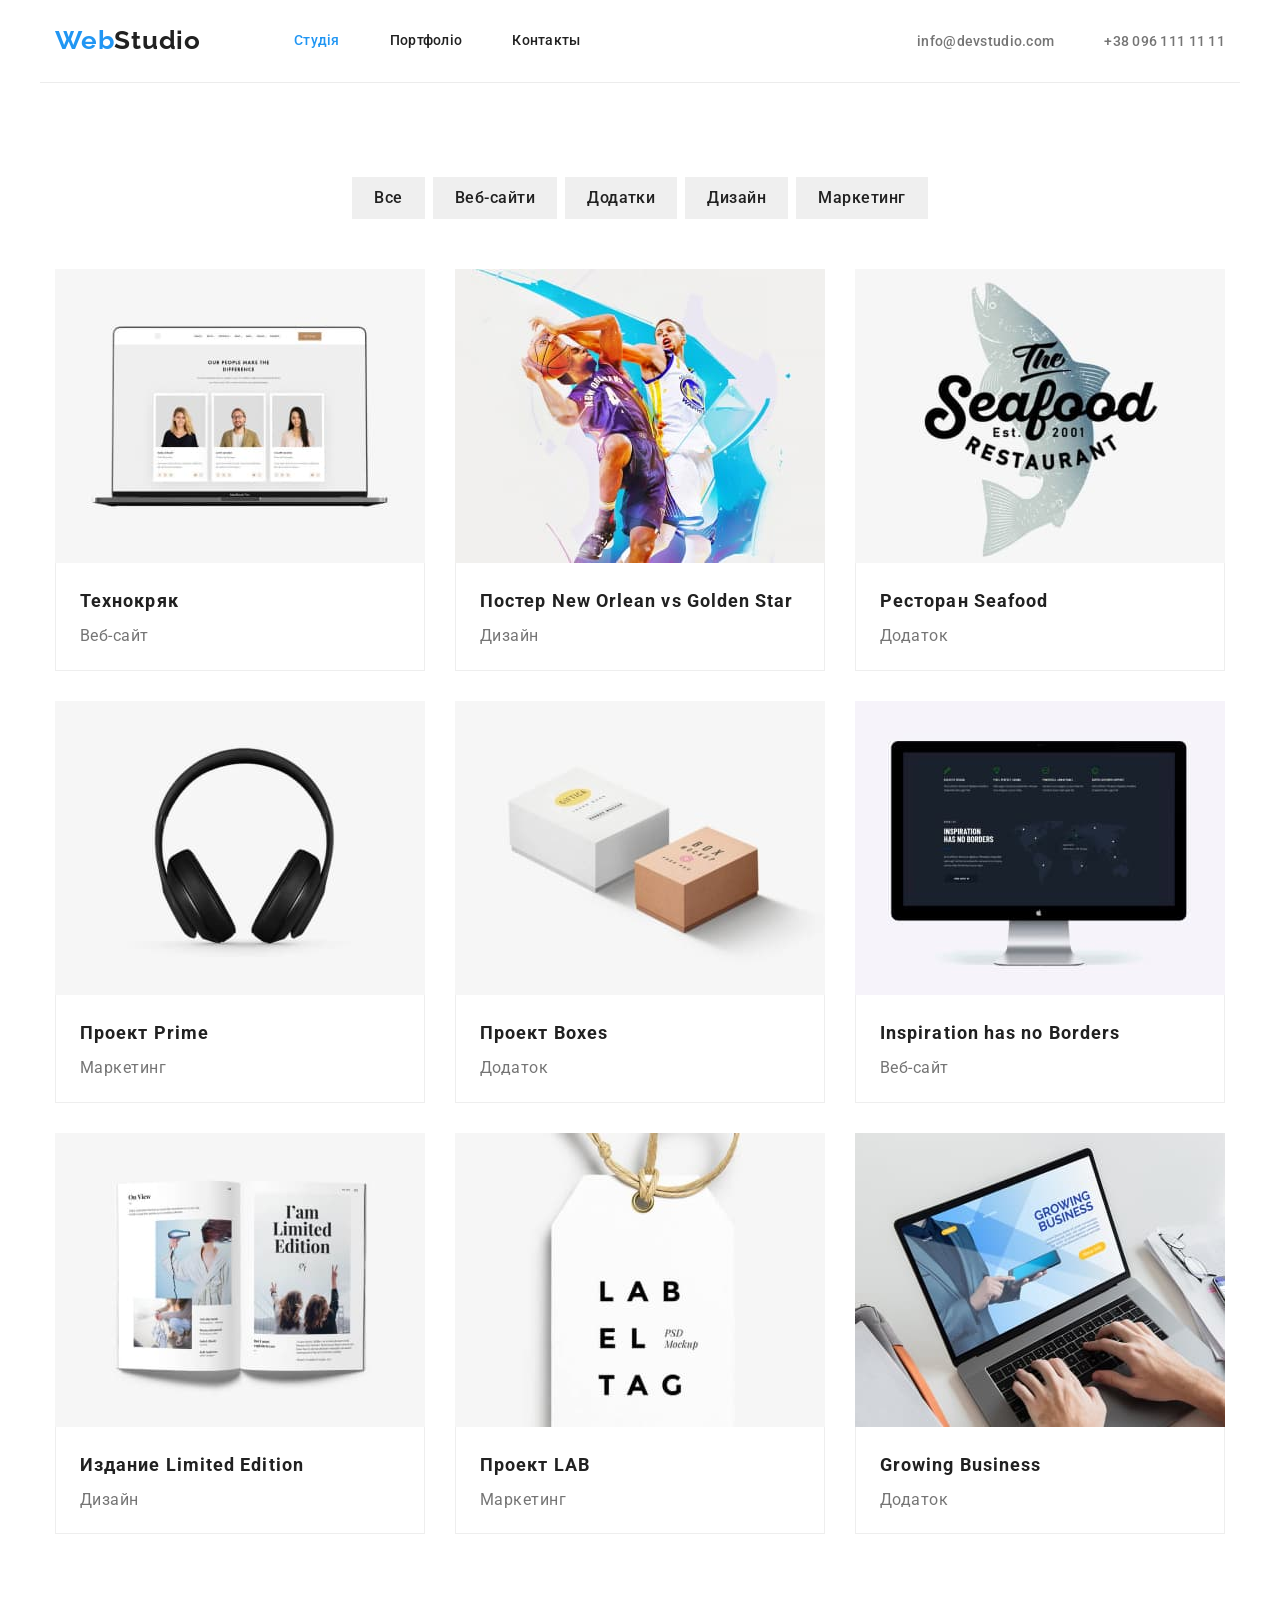
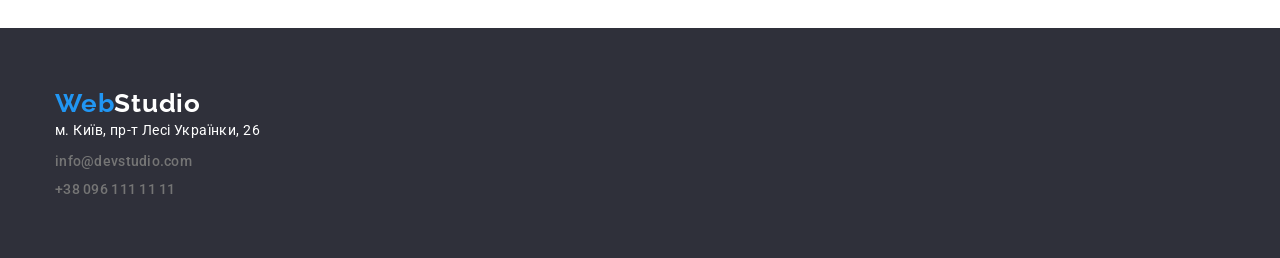
==== commit 2786721f: "Fixed bugs" ====
--- a/portfolio.html
+++ b/portfolio.html
@@ -25,15 +25,9 @@
             </nav>
             <ul class="list contact">
                 <li class="menu-contact">
-                    <svg class="contact-icon" width="16" height="12">
-                        <use href="./images/sprite.svg#icon-mail"></use>
-                    </svg>
                     <a class="contact-list link contact-mail" href="mailto:info@devstudio.com">info@devstudio.com</a>
                 </li>
                 <li class="menu-contact">
-                    <svg class="contact-icon" width="10" height="16">
-                        <use href="./images/sprite.svg#icon-tel"></use>
-                    </svg>
                     <a class="contact-list link" href="tel:+380961111111">+38 096 111 11 11</a>
                 </li>
             </ul>
@@ -166,7 +160,6 @@
                     <li class="adress-link"><a class="contact-list list link" href="tel:+380961111111">+38 096 111 11 11</a></li>
                 </ul>
             </address>
-        </div>
     </footer>
 </body>
 </html>
--- a/css/styles.css
+++ b/css/styles.css
@@ -11,7 +11,7 @@
     --quaternary-bacground: #000000;
     --quinary-bacground: #F5F4FA;
     --primary-color: #EEEEEE;
-
+    --secondary-color: #FFFFFF;
 }
 
 h1,
@@ -102,7 +102,6 @@
 .menu {
     display: flex;
     align-items: center;
-    
 }
 
 .menu-item:not(:last-child) {
@@ -137,7 +136,9 @@
 }
 
 .contact-icon{
+    color:#757575;
     fill: currentColor;
+    margin-right: 10px;
 } 
 
 .contact {
@@ -200,7 +201,6 @@
     padding-bottom: 200px;
     padding-left: auto;
     padding-right: auto;
-
 }
 
 .modal-btn {
@@ -238,15 +238,25 @@
     margin: -1px;
 }
 
-
-
 .about-title {
     display: none;
 }
 
 .about-list {
     display: flex;
+    justify-content: center;
     gap: 30px;
+}
+
+.about-list-icon {
+    display: flex;
+    justify-content: center;
+    align-items: center;
+    width: 270px;
+    height: 120px;
+    background: #F5F4FA;
+    border-radius: 4px;
+    margin-bottom: 30px;
 }
 
 .about-title-item {
@@ -296,10 +306,6 @@
     gap: 30px;
 }
 
-.work-img {
-    
-}
-
 /*  ================= /WORK  =================*/
 
 /* ================= TEAM  ================= */
@@ -311,11 +317,6 @@
     display: flex;
     align-items: center;
     gap: 30px;
-}
-
-.team-cards {
-    flex-basis: calc((100% - 90px)/4);
-    box-shadow: 0px 1px 1px rgba(0, 0, 0, 0.12), 0px 4px 4px rgba(0, 0, 0, 0.06), 1px 4px 6px rgba(0, 0, 0, 0.16);
 }
 
 .team-subscription {
@@ -339,8 +340,12 @@
     text-align: center;
     letter-spacing: 0.03em;
     color: var(--secondary-text-color);
-}
+    margin-bottom: 16px;
+}
+
+
 /* ================= /TEAM  ================= */
+
 /*  ================= /MAIN  ================= */
 /* /BODY */
 
@@ -351,6 +356,10 @@
     background: var(--secondary-background);
 }
 
+.footer-list {
+
+}
+
 .logo-footer-link {
     margin-bottom: 20px;
 }
@@ -374,6 +383,17 @@
 .contact-adress:focus {
     color: var(--quaternary-text-color);
 }
+
+.footer-paragraph {
+    font-weight: 700;
+    font-size: 14px;
+    line-height: 1.14;
+    letter-spacing: 0.03em;
+    text-transform: uppercase;
+    color: var(--ternary-text-color);
+}
+
+
 /*  ================= /FOOTER  =================*/
 /* ============ /INDEX.html ============ */
 
@@ -402,8 +422,6 @@
     letter-spacing: 0.03em;
     color: var(--primary-text-color);
     border-style: none;
-    box-shadow: 0px 3px 1px rgba(0, 0, 0, 0.1), 0px 1px 2px rgba(0, 0, 0, 0.08), 0px 2px 2px rgba(0, 0, 0, 0.12);
-    
 }
 
 
@@ -417,11 +435,6 @@
     display: flex;
     flex-wrap: wrap;
     gap: 30px;
-}
-
-.portfolio-cards {
-    flex-basis: calc((100% - 60px) / 3);
-    box-shadow: 0px 1px 1px rgba(0, 0, 0, 0.12), 0px 4px 4px rgba(0, 0, 0, 0.06), 1px 4px 6px rgba(0, 0, 0, 0.16);
 }
 
 .portfolio-subscription {
@@ -441,7 +454,6 @@
     color: var(--primary-text-color);
     text-decoration: none;
     margin-bottom: 4px;
-
 }
 
 .portfolio-paragraph {
